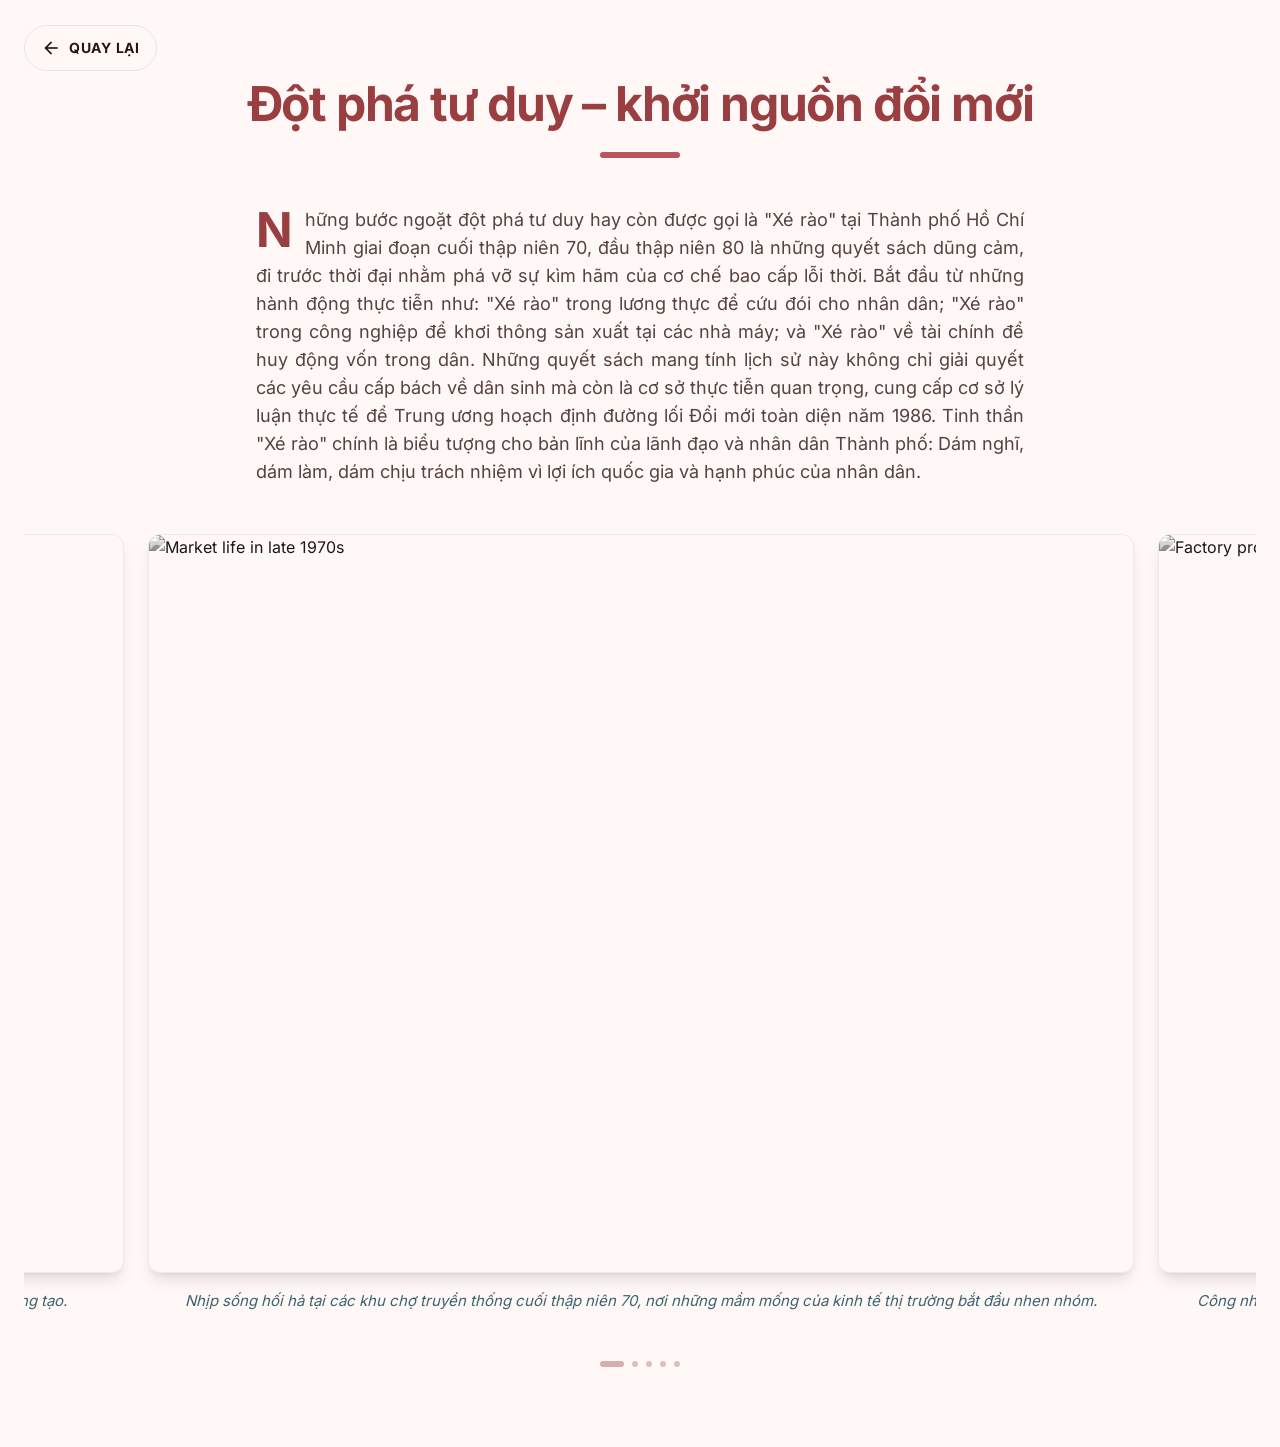
==== page2.html @ 21d196e4 "first commit" ====
<!DOCTYPE html>

<html class="light" lang="vi">

<head>
    <meta charset="utf-8" />
    <meta content="width=device-width, initial-scale=1.0" name="viewport" />
    <title>Đột phá tư duy – khởi nguồn đổi mới | Alexandria</title>
    <script src="./js/tailwindcss/taiwindcss.js"></script>
    <link href="./css/googleapis/famly=Noto+Serif.css" rel="stylesheet">
    <link href="./css/googleapis/family=Material+Symbols+Outline.css" rel="stylesheet">
    <script id="tailwind-config">
        tailwind.config = {
            darkMode: "class",
            theme: {
                extend: {
                    "colors": {
                        "surface-container": "#ffe9e5",
                        "on-tertiary-container": "#f8fdff",
                        "on-secondary": "#ffffff",
                        "surface-container-highest": "#ffdad4",
                        "surface-variant": "#ffdad4",
                        "surface-container-high": "#ffe2dd",
                        "on-surface": "#2e1410",
                        "on-secondary-fixed-variant": "#214c58",
                        "on-tertiary": "#ffffff",
                        "on-tertiary-fixed-variant": "#004e5a",
                        "inverse-surface": "#462923",
                        "primary-fixed-dim": "#ffb3b2",
                        "surface-container-lowest": "#ffffff",
                        "on-error": "#ffffff",
                        "on-primary": "#ffffff",
                        "on-background": "#2e1410",
                        "secondary": "#3b6471",
                        "background": "#fff8f6",
                        "secondary-fixed-dim": "#a3cddc",
                        "primary-container": "#b85659",
                        "on-error-container": "#93000a",
                        "surface-tint": "#9c4144",
                        "tertiary-fixed": "#a4eeff",
                        "on-surface-variant": "#554242",
                        "tertiary-container": "#008092",
                        "surface-bright": "#fff8f6",
                        "secondary-fixed": "#bfe9f8",
                        "on-secondary-fixed": "#001f27",
                        "on-secondary-container": "#3f6875",
                        "on-primary-container": "#fffbff",
                        "outline": "#887271",
                        "tertiary": "#006574",
                        "inverse-primary": "#ffb3b2",
                        "surface-dim": "#ffcfc6",
                        "primary": "#993f42",
                        "error-container": "#ffdad6",
                        "surface-container-low": "#fff0ee",
                        "on-tertiary-fixed": "#001f25",
                        "on-primary-fixed-variant": "#7d2a2e",
                        "on-primary-fixed": "#410008",
                        "inverse-on-surface": "#ffedea",
                        "tertiary-fixed-dim": "#52d7f0",
                        "outline-variant": "#dbc0bf",
                        "error": "#ba1a1a",
                        "primary-fixed": "#ffdad9",
                        "secondary-container": "#bce7f5",
                        "surface": "#fff8f6"
                    },
                    "borderRadius": {
                        "DEFAULT": "0.25rem",
                        "lg": "0.5rem",
                        "xl": "0.75rem",
                        "full": "9999px"
                    },
                    "spacing": {
                        "timeline_node_size": "12px",
                        "timeline_gutter": "24px",
                        "timeline_track_width": "2px",
                        "stack_space": "8px",
                        "card_gap": "20px",
                        "container_padding": "16px"
                    },
                    "fontFamily": {
                        "body-md": ["Inter"],
                        "headline-sm": ["Inter"],
                        "label-caps": ["Inter"],
                        "headline-md": ["Inter"],
                        "display-date": ["Inter"],
                        "body-sm": ["Inter"]
                    },
                    "fontSize": {
                        "body-md": ["15px", { "lineHeight": "24px", "fontWeight": "400" }],
                        "headline-sm": ["16px", { "lineHeight": "22px", "fontWeight": "600" }],
                        "label-caps": ["11px", { "lineHeight": "16px", "letterSpacing": "0.03em", "fontWeight": "600" }],
                        "headline-md": ["18px", { "lineHeight": "24px", "fontWeight": "600" }],
                        "display-date": ["14px", { "lineHeight": "20px", "letterSpacing": "0.05em", "fontWeight": "700" }],
                        "body-sm": ["13px", { "lineHeight": "18px", "fontWeight": "400" }]
                    }
                },
            },
        }
    </script>
    <style>
        body {
            font-family: 'Inter', sans-serif;
        }

        .material-symbols-outlined {
            font-variation-settings: 'FILL' 0, 'wght' 400, 'GRAD' 0, 'opsz' 24;
            display: inline-block;
            line-height: 1;
        }

        ::-webkit-scrollbar {
            width: 0px;
            background: transparent;
        }

        .hide-scrollbar::-webkit-scrollbar {
            display: none;
        }

        .hide-scrollbar {
            -ms-overflow-style: none;
            scrollbar-width: none;
        }

        @keyframes jump {

            0%,
            100% {
                transform: translateY(0);
            }

            50% {
                transform: translateY(-10px);
            }
        }
    </style>
</head>

<body class="bg-background text-on-surface selection:bg-primary/20 antialiased">
    <main class="py-12 md:py-20 px-6 max-w-screen-xl mx-auto space-y-12">
        <!-- Header Section -->
        <header class="text-center space-y-6 max-w-4xl mx-auto">
            <h1 class="text-3xl md:text-5xl font-bold tracking-tight text-primary leading-tight">
                Đột phá tư duy – khởi nguồn đổi mới
            </h1>
            <div class="h-1.5 w-20 bg-primary-container mx-auto rounded-full"></div>
        </header>
        <!-- Content Section -->
        <section class="max-w-3xl mx-auto">
            <p
                class="text-body-md md:text-lg text-on-surface-variant leading-relaxed text-justify first-letter:text-5xl first-letter:font-bold first-letter:text-primary first-letter:mr-3 first-letter:float-left">
                Những bước ngoặt đột phá tư duy hay còn được gọi là "Xé rào" tại Thành phố Hồ Chí Minh giai đoạn cuối
                thập niên 70, đầu thập niên 80 là những quyết sách dũng cảm, đi trước thời đại nhằm phá vỡ sự kìm hãm
                của cơ chế bao cấp lỗi thời. Bắt đầu từ những hành động thực tiễn như: "Xé rào" trong lương thực để cứu
                đói cho nhân dân; "Xé rào" trong công nghiệp để khơi thông sản xuất tại các nhà máy; và "Xé rào" về tài
                chính để huy động vốn trong dân. Những quyết sách mang tính lịch sử này không chỉ giải quyết các yêu cầu
                cấp bách về dân sinh mà còn là cơ sở thực tiễn quan trọng, cung cấp cơ sở lý luận thực tế để Trung ương
                hoạch định đường lối Đổi mới toàn diện năm 1986. Tinh thần "Xé rào" chính là biểu tượng cho bản lĩnh của
                lãnh đạo và nhân dân Thành phố: Dám nghĩ, dám làm, dám chịu trách nhiệm vì lợi ích quốc gia và hạnh phúc
                của nhân dân.
            </p>
        </section>
        <!-- Visual Storytelling Carousel -->
        <section class="relative group overflow-hidden">
            <div class="flex overflow-x-auto snap-x snap-mandatory scroll-smooth hide-scrollbar gap-6 pb-8"
                id="carousel">
                <!-- Slides are duplicated in JS to enable infinite loop -->
                <!-- Slide 1 -->
                <div class="carousel-slide flex-none w-[85%] md:w-[80%] snap-center" data-index="0">
                    <figure class="flex flex-col items-center">
                        <div
                            class="w-full aspect-[4/3] rounded-xl overflow-hidden shadow-lg border border-outline-variant/30">
                            <img alt="Market life in late 1970s"
                                class="w-full h-full object-cover grayscale hover:grayscale-0 transition-all duration-700"
                                src="https://lh3.googleusercontent.com/aida/[base64]" />
                        </div>
                        <figcaption class="mt-4 px-4 text-center">
                            <p class="text-body-sm md:text-body-md font-medium text-secondary italic">
                                Nhịp sống hối hả tại các khu chợ truyền thống cuối thập niên 70, nơi những mầm mống của
                                kinh tế thị trường bắt đầu nhen nhóm.
                            </p>
                        </figcaption>
                    </figure>
                </div>
                <!-- Slide 2 -->
                <div class="carousel-slide flex-none w-[85%] md:w-[80%] snap-center" data-index="1">
                    <figure class="flex flex-col items-center">
                        <div
                            class="w-full aspect-[4/3] rounded-xl overflow-hidden shadow-lg border border-outline-variant/30">
                            <img alt="Factory production in 1980s"
                                class="w-full h-full object-cover grayscale hover:grayscale-0 transition-all duration-700"
                                src="https://lh3.googleusercontent.com/aida/[base64]" />
                        </div>
                        <figcaption class="mt-4 px-4 text-center">
                            <p class="text-body-sm md:text-body-md font-medium text-secondary italic">
                                Công nhân tại nhà máy dệt nỗ lực khơi thông sản xuất, vượt qua rào cản của cơ chế quản
                                lý cũ để duy trì hoạt động công nghiệp.
                            </p>
                        </figcaption>
                    </figure>
                </div>
                <!-- Slide 3 -->
                <div class="carousel-slide flex-none w-[85%] md:w-[80%] snap-center" data-index="2">
                    <figure class="flex flex-col items-center">
                        <div
                            class="w-full aspect-[4/3] rounded-xl overflow-hidden shadow-lg border border-outline-variant/30">
                            <img alt="Historical government meeting"
                                class="w-full h-full object-cover grayscale hover:grayscale-0 transition-all duration-700"
                                src="https://lh3.googleusercontent.com/aida/[base64]" />
                        </div>
                        <figcaption class="mt-4 px-4 text-center">
                            <p class="text-body-sm md:text-body-md font-medium text-secondary italic">
                                Những cuộc họp lịch sử của lãnh đạo Thành phố, nơi những quyết sách "Xé rào" dũng cảm
                                được thảo luận và ban hành.
                            </p>
                        </figcaption>
                    </figure>
                </div>
                <!-- Slide 4 -->
                <div class="carousel-slide flex-none w-[85%] md:w-[80%] snap-center" data-index="3">
                    <figure class="flex flex-col items-center">
                        <div
                            class="w-full aspect-[4/3] rounded-xl overflow-hidden shadow-lg border border-outline-variant/30">
                            <img alt="Subsidy period currency"
                                class="w-full h-full object-cover grayscale hover:grayscale-0 transition-all duration-700"
                                src="https://lh3.googleusercontent.com/aida/[base64]" />
                        </div>
                        <figcaption class="mt-4 px-4 text-center">
                            <p class="text-body-sm md:text-body-md font-medium text-secondary italic">
                                Đồng tiền thời kỳ bao cấp - minh chứng cho một giai đoạn kinh tế đầy khó khăn và nhu cầu
                                cấp thiết phải cải cách tài chính.
                            </p>
                        </figcaption>
                    </figure>
                </div>
                <!-- Slide 5 -->
                <div class="carousel-slide flex-none w-[85%] md:w-[80%] snap-center" data-index="4">
                    <figure class="flex flex-col items-center">
                        <div
                            class="w-full aspect-[4/3] rounded-xl overflow-hidden shadow-lg border border-outline-variant/30">
                            <img alt="People of the era"
                                class="w-full h-full object-cover grayscale hover:grayscale-0 transition-all duration-700"
                                src="https://lh3.googleusercontent.com/aida/[base64]" />
                        </div>
                        <figcaption class="mt-4 px-4 text-center">
                            <p class="text-body-sm md:text-body-md font-medium text-secondary italic">
                                Tinh thần đồng lòng của nhân dân Thành phố - nguồn sức mạnh to lớn để hiện thực hóa
                                những đột phá tư duy đầy sáng tạo.
                            </p>
                        </figcaption>
                    </figure>
                </div>
            </div>
            <!-- Carousel Indicators -->
            <div class="flex justify-center gap-2 mt-4">
                <div class="h-1.5 w-6 rounded-full bg-primary/40 transition-all duration-300 indicator-dot active"
                    data-index="0"></div>
                <div class="h-1.5 w-1.5 rounded-full bg-outline-variant transition-all duration-300 indicator-dot"
                    data-index="1"></div>
                <div class="h-1.5 w-1.5 rounded-full bg-outline-variant transition-all duration-300 indicator-dot"
                    data-index="2"></div>
                <div class="h-1.5 w-1.5 rounded-full bg-outline-variant transition-all duration-300 indicator-dot"
                    data-index="3"></div>
                <div class="h-1.5 w-1.5 rounded-full bg-outline-variant transition-all duration-300 indicator-dot"
                    data-index="4"></div>
            </div>
        </section>
    </main>

    <!-- Back -->
    <div style=" animation: jump 2s infinite ease-in-out;"
        class="fixed top-0 left-0 w-full z-50 flex justify-center py-12 pointer-events-none"
        onclick="window.history.go(-1)">
        <div class="absolute left-6 top-1/2 -translate-y-1/2 pointer-events-auto">
            <button
                class="flex items-center gap-2 px-4 py-2 rounded-full border border-gold/20 bg-deep-red/40 backdrop-blur-md text-gold hover:bg-gold/10 transition-all group">
                <span class="material-symbols-outlined text-xl">arrow_back</span>
                <span class="font-label font-bold text-sm uppercase tracking-wider">Quay lại</span>
            </button>
        </div>

    </div>


    <script>
        const carousel = document.getElementById('carousel');
        const dots = document.querySelectorAll('.indicator-dot');
        const originalSlides = Array.from(carousel.querySelectorAll('.carousel-slide'));
        const slideCount = originalSlides.length;

        // Clone slides for infinite effect
        // We clone all slides to the end and all slides to the beginning to ensure smooth wrapping
        originalSlides.forEach(slide => {
            const clone = slide.cloneNode(true);
            carousel.appendChild(clone);
        });
        originalSlides.reverse().forEach(slide => {
            const clone = slide.cloneNode(true);
            carousel.insertBefore(clone, carousel.firstChild);
        });

        let isJumping = false;
        let scrollTimeout;

        const updateUI = () => {
            const scrollPosition = carousel.scrollLeft;
            const slideWidth = carousel.querySelector('.carousel-slide').offsetWidth + 24; // Width + gap

            // Calculate the relative index
            // We have [Set C (clones)] [Set A (original)] [Set B (clones)]
            // Set A starts at index 'slideCount'
            let activeIndex = Math.round(scrollPosition / slideWidth) % slideCount;

            // Adjust for negative results of modulo
            if (activeIndex < 0) activeIndex += slideCount;

            dots.forEach((dot, index) => {
                if (index === activeIndex) {
                    dot.classList.add('bg-primary/40', 'w-6');
                    dot.classList.remove('bg-outline-variant', 'w-1.5');
                } else {
                    dot.classList.remove('bg-primary/40', 'w-6');
                    dot.classList.add('bg-outline-variant', 'w-1.5');
                }
            });
        };

        const handleInfiniteScroll = () => {
            if (isJumping) return;

            const slideWidth = carousel.querySelector('.carousel-slide').offsetWidth + 24;
            const totalWidth = carousel.scrollWidth;
            const currentScroll = carousel.scrollLeft;

            // Boundaries for jumping
            const startThreshold = slideWidth * (slideCount - 1);
            const endThreshold = slideWidth * (slideCount * 2);

            if (currentScroll <= slideWidth * 0.5) {
                // Near the very beginning (start of clone set C), jump to start of set B
                isJumping = true;
                carousel.classList.remove('scroll-smooth');
                carousel.scrollLeft = slideWidth * slideCount;
                setTimeout(() => {
                    carousel.classList.add('scroll-smooth');
                    isJumping = false;
                }, 50);
            } else if (currentScroll >= slideWidth * (slideCount * 2 - 0.5)) {
                // Near the end of set A / start of set B, jump back to start of set A
                isJumping = true;
                carousel.classList.remove('scroll-smooth');
                carousel.scrollLeft = slideWidth * slideCount;
                setTimeout(() => {
                    carousel.classList.add('scroll-smooth');
                    isJumping = false;
                }, 50);
            }
        };

        carousel.addEventListener('scroll', () => {
            updateUI();

            // Clear timeout and set a new one to check for jump after scroll stops
            clearTimeout(scrollTimeout);
            scrollTimeout = setTimeout(handleInfiniteScroll, 100);
        });

        dots.forEach((dot, index) => {
            dot.addEventListener('click', () => {
                const slideWidth = carousel.querySelector('.carousel-slide').offsetWidth + 24;
                // Target the original set (the middle set of slides)
                carousel.scrollTo({
                    left: (slideCount + index) * slideWidth,
                    behavior: 'smooth'
                });
            });
        });

        // Initialize position to the "real" first slide (start of middle set)
        window.addEventListener('load', () => {
            const slideWidth = carousel.querySelector('.carousel-slide').offsetWidth + 24;
            carousel.classList.remove('scroll-smooth');
            carousel.scrollLeft = slideWidth * slideCount;
            carousel.classList.add('scroll-smooth');
        });
    </script>
</body>

</html>
---- css/googleapis/famly=Noto+Serif.css ----
/* cyrillic-ext */
@font-face {
  font-family: 'Inter';
  font-style: normal;
  font-weight: 400;
  font-display: swap;
  src: url(./font1.woff2) format('woff2');
  unicode-range: U+0460-052F, U+1C80-1C8A, U+20B4, U+2DE0-2DFF, U+A640-A69F, U+FE2E-FE2F;
}
/* cyrillic */
@font-face {
  font-family: 'Inter';
  font-style: normal;
  font-weight: 400;
  font-display: swap;
  src: url(./font2.woff2) format('woff2');
  unicode-range: U+0301, U+0400-045F, U+0490-0491, U+04B0-04B1, U+2116;
}
/* greek-ext */
@font-face {
  font-family: 'Inter';
  font-style: normal;
  font-weight: 400;
  font-display: swap;
  src: url(./font3.woff2) format('woff2');
  unicode-range: U+1F00-1FFF;
}
/* greek */
@font-face {
  font-family: 'Inter';
  font-style: normal;
  font-weight: 400;
  font-display: swap;
  src: url(./font5.woff2) format('woff2');
  unicode-range: U+0370-0377, U+037A-037F, U+0384-038A, U+038C, U+038E-03A1, U+03A3-03FF;
}
/* vietnamese */
@font-face {
  font-family: 'Inter';
  font-style: normal;
  font-weight: 400;
  font-display: swap;
  src: url(./font6.woff2) format('woff2');
  unicode-range: U+0102-0103, U+0110-0111, U+0128-0129, U+0168-0169, U+01A0-01A1, U+01AF-01B0, U+0300-0301, U+0303-0304, U+0308-0309, U+0323, U+0329, U+1EA0-1EF9, U+20AB;
}
/* latin-ext */
@font-face {
  font-family: 'Inter';
  font-style: normal;
  font-weight: 400;
  font-display: swap;
  src: url(./font7.woff2) format('woff2');
  unicode-range: U+0100-02BA, U+02BD-02C5, U+02C7-02CC, U+02CE-02D7, U+02DD-02FF, U+0304, U+0308, U+0329, U+1D00-1DBF, U+1E00-1E9F, U+1EF2-1EFF, U+2020, U+20A0-20AB, U+20AD-20C0, U+2113, U+2C60-2C7F, U+A720-A7FF;
}
/* latin */
@font-face {
  font-family: 'Inter';
  font-style: normal;
  font-weight: 400;
  font-display: swap;
  src: url(./font8.woff2) format('woff2');
  unicode-range: U+0000-00FF, U+0131, U+0152-0153, U+02BB-02BC, U+02C6, U+02DA, U+02DC, U+0304, U+0308, U+0329, U+2000-206F, U+20AC, U+2122, U+2191, U+2193, U+2212, U+2215, U+FEFF, U+FFFD;
}
/* cyrillic-ext */
@font-face {
  font-family: 'Inter';
  font-style: normal;
  font-weight: 500;
  font-display: swap;
  src: url(./font1.woff2) format('woff2');
  unicode-range: U+0460-052F, U+1C80-1C8A, U+20B4, U+2DE0-2DFF, U+A640-A69F, U+FE2E-FE2F;
}
/* cyrillic */
@font-face {
  font-family: 'Inter';
  font-style: normal;
  font-weight: 500;
  font-display: swap;
  src: url(./font2.woff2) format('woff2');
  unicode-range: U+0301, U+0400-045F, U+0490-0491, U+04B0-04B1, U+2116;
}
/* greek-ext */
@font-face {
  font-family: 'Inter';
  font-style: normal;
  font-weight: 500;
  font-display: swap;
  src: url(./font3.woff2) format('woff2');
  unicode-range: U+1F00-1FFF;
}
/* greek */
@font-face {
  font-family: 'Inter';
  font-style: normal;
  font-weight: 500;
  font-display: swap;
  src: url(./font5.woff2) format('woff2');
  unicode-range: U+0370-0377, U+037A-037F, U+0384-038A, U+038C, U+038E-03A1, U+03A3-03FF;
}
/* vietnamese */
@font-face {
  font-family: 'Inter';
  font-style: normal;
  font-weight: 500;
  font-display: swap;
  src: url(./font6.woff2) format('woff2');
  unicode-range: U+0102-0103, U+0110-0111, U+0128-0129, U+0168-0169, U+01A0-01A1, U+01AF-01B0, U+0300-0301, U+0303-0304, U+0308-0309, U+0323, U+0329, U+1EA0-1EF9, U+20AB;
}
/* latin-ext */
@font-face {
  font-family: 'Inter';
  font-style: normal;
  font-weight: 500;
  font-display: swap;
  src: url(./font7.woff2) format('woff2');
  unicode-range: U+0100-02BA, U+02BD-02C5, U+02C7-02CC, U+02CE-02D7, U+02DD-02FF, U+0304, U+0308, U+0329, U+1D00-1DBF, U+1E00-1E9F, U+1EF2-1EFF, U+2020, U+20A0-20AB, U+20AD-20C0, U+2113, U+2C60-2C7F, U+A720-A7FF;
}
/* latin */
@font-face {
  font-family: 'Inter';
  font-style: normal;
  font-weight: 500;
  font-display: swap;
  src: url(./font8.woff2) format('woff2');
  unicode-range: U+0000-00FF, U+0131, U+0152-0153, U+02BB-02BC, U+02C6, U+02DA, U+02DC, U+0304, U+0308, U+0329, U+2000-206F, U+20AC, U+2122, U+2191, U+2193, U+2212, U+2215, U+FEFF, U+FFFD;
}
/* cyrillic-ext */
@font-face {
  font-family: 'Inter';
  font-style: normal;
  font-weight: 700;
  font-display: swap;
  src: url(./font1.woff2) format('woff2');
  unicode-range: U+0460-052F, U+1C80-1C8A, U+20B4, U+2DE0-2DFF, U+A640-A69F, U+FE2E-FE2F;
}
/* cyrillic */
@font-face {
  font-family: 'Inter';
  font-style: normal;
  font-weight: 700;
  font-display: swap;
  src: url(./font2.woff2) format('woff2');
  unicode-range: U+0301, U+0400-045F, U+0490-0491, U+04B0-04B1, U+2116;
}
/* greek-ext */
@font-face {
  font-family: 'Inter';
  font-style: normal;
  font-weight: 700;
  font-display: swap;
  src: url(./font3.woff2) format('woff2');
  unicode-range: U+1F00-1FFF;
}
/* greek */
@font-face {
  font-family: 'Inter';
  font-style: normal;
  font-weight: 700;
  font-display: swap;
  src: url(./font5.woff2) format('woff2');
  unicode-range: U+0370-0377, U+037A-037F, U+0384-038A, U+038C, U+038E-03A1, U+03A3-03FF;
}
/* vietnamese */
@font-face {
  font-family: 'Inter';
  font-style: normal;
  font-weight: 700;
  font-display: swap;
  src: url(./font6.woff2) format('woff2');
  unicode-range: U+0102-0103, U+0110-0111, U+0128-0129, U+0168-0169, U+01A0-01A1, U+01AF-01B0, U+0300-0301, U+0303-0304, U+0308-0309, U+0323, U+0329, U+1EA0-1EF9, U+20AB;
}
/* latin-ext */
@font-face {
  font-family: 'Inter';
  font-style: normal;
  font-weight: 700;
  font-display: swap;
  src: url(./font7.woff2) format('woff2');
  unicode-range: U+0100-02BA, U+02BD-02C5, U+02C7-02CC, U+02CE-02D7, U+02DD-02FF, U+0304, U+0308, U+0329, U+1D00-1DBF, U+1E00-1E9F, U+1EF2-1EFF, U+2020, U+20A0-20AB, U+20AD-20C0, U+2113, U+2C60-2C7F, U+A720-A7FF;
}
/* latin */
@font-face {
  font-family: 'Inter';
  font-style: normal;
  font-weight: 700;
  font-display: swap;
  src: url(./font8.woff2) format('woff2');
  unicode-range: U+0000-00FF, U+0131, U+0152-0153, U+02BB-02BC, U+02C6, U+02DA, U+02DC, U+0304, U+0308, U+0329, U+2000-206F, U+20AC, U+2122, U+2191, U+2193, U+2212, U+2215, U+FEFF, U+FFFD;
}
/* cyrillic-ext */
@font-face {
  font-family: 'Noto Serif';
  font-style: normal;
  font-weight: 400;
  font-stretch: 100%;
  font-display: swap;
  src: url(https://fonts.gstatic.com/s/notoserif/v33/ga6daw1J5X9T9RW6j9bNVls-hfgvz8JcMofYTYf3D33Esw.woff2) format('woff2');
  unicode-range: U+0460-052F, U+1C80-1C8A, U+20B4, U+2DE0-2DFF, U+A640-A69F, U+FE2E-FE2F;
}
/* cyrillic */
@font-face {
  font-family: 'Noto Serif';
  font-style: normal;
  font-weight: 400;
  font-stretch: 100%;
  font-display: swap;
  src: url(https://fonts.gstatic.com/s/notoserif/v33/ga6daw1J5X9T9RW6j9bNVls-hfgvz8JcMofYTYf-D33Esw.woff2) format('woff2');
  unicode-range: U+0301, U+0400-045F, U+0490-0491, U+04B0-04B1, U+2116;
}
/* greek-ext */
@font-face {
  font-family: 'Noto Serif';
  font-style: normal;
  font-weight: 400;
  font-stretch: 100%;
  font-display: swap;
  src: url(https://fonts.gstatic.com/s/notoserif/v33/ga6daw1J5X9T9RW6j9bNVls-hfgvz8JcMofYTYf2D33Esw.woff2) format('woff2');
  unicode-range: U+1F00-1FFF;
}
/* greek */
@font-face {
  font-family: 'Noto Serif';
  font-style: normal;
  font-weight: 400;
  font-stretch: 100%;
  font-display: swap;
  src: url(https://fonts.gstatic.com/s/notoserif/v33/ga6daw1J5X9T9RW6j9bNVls-hfgvz8JcMofYTYf5D33Esw.woff2) format('woff2');
  unicode-range: U+0370-0377, U+037A-037F, U+0384-038A, U+038C, U+038E-03A1, U+03A3-03FF;
}
/* math */
@font-face {
  font-family: 'Noto Serif';
  font-style: normal;
  font-weight: 400;
  font-stretch: 100%;
  font-display: swap;
  src: url(https://fonts.gstatic.com/s/notoserif/v33/ga6daw1J5X9T9RW6j9bNVls-hfgvz8JcMofYTYeGD33Esw.woff2) format('woff2');
  unicode-range: U+0302-0303, U+0305, U+0307-0308, U+0310, U+0312, U+0315, U+031A, U+0326-0327, U+032C, U+032F-0330, U+0332-0333, U+0338, U+033A, U+0346, U+034D, U+0391-03A1, U+03A3-03A9, U+03B1-03C9, U+03D1, U+03D5-03D6, U+03F0-03F1, U+03F4-03F5, U+2016-2017, U+2034-2038, U+203C, U+2040, U+2043, U+2047, U+2050, U+2057, U+205F, U+2070-2071, U+2074-208E, U+2090-209C, U+20D0-20DC, U+20E1, U+20E5-20EF, U+2100-2112, U+2114-2115, U+2117-2121, U+2123-214F, U+2190, U+2192, U+2194-21AE, U+21B0-21E5, U+21F1-21F2, U+21F4-2211, U+2213-2214, U+2216-22FF, U+2308-230B, U+2310, U+2319, U+231C-2321, U+2336-237A, U+237C, U+2395, U+239B-23B7, U+23D0, U+23DC-23E1, U+2474-2475, U+25AF, U+25B3, U+25B7, U+25BD, U+25C1, U+25CA, U+25CC, U+25FB, U+266D-266F, U+27C0-27FF, U+2900-2AFF, U+2B0E-2B11, U+2B30-2B4C, U+2BFE, U+3030, U+FF5B, U+FF5D, U+1D400-1D7FF, U+1EE00-1EEFF;
}
/* vietnamese */
@font-face {
  font-family: 'Noto Serif';
  font-style: normal;
  font-weight: 400;
  font-stretch: 100%;
  font-display: swap;
  src: url(https://fonts.gstatic.com/s/notoserif/v33/ga6daw1J5X9T9RW6j9bNVls-hfgvz8JcMofYTYf1D33Esw.woff2) format('woff2');
  unicode-range: U+0102-0103, U+0110-0111, U+0128-0129, U+0168-0169, U+01A0-01A1, U+01AF-01B0, U+0300-0301, U+0303-0304, U+0308-0309, U+0323, U+0329, U+1EA0-1EF9, U+20AB;
}
/* latin-ext */
@font-face {
  font-family: 'Noto Serif';
  font-style: normal;
  font-weight: 400;
  font-stretch: 100%;
  font-display: swap;
  src: url(https://fonts.gstatic.com/s/notoserif/v33/ga6daw1J5X9T9RW6j9bNVls-hfgvz8JcMofYTYf0D33Esw.woff2) format('woff2');
  unicode-range: U+0100-02BA, U+02BD-02C5, U+02C7-02CC, U+02CE-02D7, U+02DD-02FF, U+0304, U+0308, U+0329, U+1D00-1DBF, U+1E00-1E9F, U+1EF2-1EFF, U+2020, U+20A0-20AB, U+20AD-20C0, U+2113, U+2C60-2C7F, U+A720-A7FF;
}
/* latin */
@font-face {
  font-family: 'Noto Serif';
  font-style: normal;
  font-weight: 400;
  font-stretch: 100%;
  font-display: swap;
  src: url(https://fonts.gstatic.com/s/notoserif/v33/ga6daw1J5X9T9RW6j9bNVls-hfgvz8JcMofYTYf6D30.woff2) format('woff2');
  unicode-range: U+0000-00FF, U+0131, U+0152-0153, U+02BB-02BC, U+02C6, U+02DA, U+02DC, U+0304, U+0308, U+0329, U+2000-206F, U+20AC, U+2122, U+2191, U+2193, U+2212, U+2215, U+FEFF, U+FFFD;
}
/* cyrillic-ext */
@font-face {
  font-family: 'Noto Serif';
  font-style: normal;
  font-weight: 500;
  font-stretch: 100%;
  font-display: swap;
  src: url(https://fonts.gstatic.com/s/notoserif/v33/ga6daw1J5X9T9RW6j9bNVls-hfgvz8JcMofYTYf3D33Esw.woff2) format('woff2');
  unicode-range: U+0460-052F, U+1C80-1C8A, U+20B4, U+2DE0-2DFF, U+A640-A69F, U+FE2E-FE2F;
}
/* cyrillic */
@font-face {
  font-family: 'Noto Serif';
  font-style: normal;
  font-weight: 500;
  font-stretch: 100%;
  font-display: swap;
  src: url(https://fonts.gstatic.com/s/notoserif/v33/ga6daw1J5X9T9RW6j9bNVls-hfgvz8JcMofYTYf-D33Esw.woff2) format('woff2');
  unicode-range: U+0301, U+0400-045F, U+0490-0491, U+04B0-04B1, U+2116;
}
/* greek-ext */
@font-face {
  font-family: 'Noto Serif';
  font-style: normal;
  font-weight: 500;
  font-stretch: 100%;
  font-display: swap;
  src: url(https://fonts.gstatic.com/s/notoserif/v33/ga6daw1J5X9T9RW6j9bNVls-hfgvz8JcMofYTYf2D33Esw.woff2) format('woff2');
  unicode-range: U+1F00-1FFF;
}
/* greek */
@font-face {
  font-family: 'Noto Serif';
  font-style: normal;
  font-weight: 500;
  font-stretch: 100%;
  font-display: swap;
  src: url(https://fonts.gstatic.com/s/notoserif/v33/ga6daw1J5X9T9RW6j9bNVls-hfgvz8JcMofYTYf5D33Esw.woff2) format('woff2');
  unicode-range: U+0370-0377, U+037A-037F, U+0384-038A, U+038C, U+038E-03A1, U+03A3-03FF;
}
/* math */
@font-face {
  font-family: 'Noto Serif';
  font-style: normal;
  font-weight: 500;
  font-stretch: 100%;
  font-display: swap;
  src: url(https://fonts.gstatic.com/s/notoserif/v33/ga6daw1J5X9T9RW6j9bNVls-hfgvz8JcMofYTYeGD33Esw.woff2) format('woff2');
  unicode-range: U+0302-0303, U+0305, U+0307-0308, U+0310, U+0312, U+0315, U+031A, U+0326-0327, U+032C, U+032F-0330, U+0332-0333, U+0338, U+033A, U+0346, U+034D, U+0391-03A1, U+03A3-03A9, U+03B1-03C9, U+03D1, U+03D5-03D6, U+03F0-03F1, U+03F4-03F5, U+2016-2017, U+2034-2038, U+203C, U+2040, U+2043, U+2047, U+2050, U+2057, U+205F, U+2070-2071, U+2074-208E, U+2090-209C, U+20D0-20DC, U+20E1, U+20E5-20EF, U+2100-2112, U+2114-2115, U+2117-2121, U+2123-214F, U+2190, U+2192, U+2194-21AE, U+21B0-21E5, U+21F1-21F2, U+21F4-2211, U+2213-2214, U+2216-22FF, U+2308-230B, U+2310, U+2319, U+231C-2321, U+2336-237A, U+237C, U+2395, U+239B-23B7, U+23D0, U+23DC-23E1, U+2474-2475, U+25AF, U+25B3, U+25B7, U+25BD, U+25C1, U+25CA, U+25CC, U+25FB, U+266D-266F, U+27C0-27FF, U+2900-2AFF, U+2B0E-2B11, U+2B30-2B4C, U+2BFE, U+3030, U+FF5B, U+FF5D, U+1D400-1D7FF, U+1EE00-1EEFF;
}
/* vietnamese */
@font-face {
  font-family: 'Noto Serif';
  font-style: normal;
  font-weight: 500;
  font-stretch: 100%;
  font-display: swap;
  src: url(https://fonts.gstatic.com/s/notoserif/v33/ga6daw1J5X9T9RW6j9bNVls-hfgvz8JcMofYTYf1D33Esw.woff2) format('woff2');
  unicode-range: U+0102-0103, U+0110-0111, U+0128-0129, U+0168-0169, U+01A0-01A1, U+01AF-01B0, U+0300-0301, U+0303-0304, U+0308-0309, U+0323, U+0329, U+1EA0-1EF9, U+20AB;
}
/* latin-ext */
@font-face {
  font-family: 'Noto Serif';
  font-style: normal;
  font-weight: 500;
  font-stretch: 100%;
  font-display: swap;
  src: url(https://fonts.gstatic.com/s/notoserif/v33/ga6daw1J5X9T9RW6j9bNVls-hfgvz8JcMofYTYf0D33Esw.woff2) format('woff2');
  unicode-range: U+0100-02BA, U+02BD-02C5, U+02C7-02CC, U+02CE-02D7, U+02DD-02FF, U+0304, U+0308, U+0329, U+1D00-1DBF, U+1E00-1E9F, U+1EF2-1EFF, U+2020, U+20A0-20AB, U+20AD-20C0, U+2113, U+2C60-2C7F, U+A720-A7FF;
}
/* latin */
@font-face {
  font-family: 'Noto Serif';
  font-style: normal;
  font-weight: 500;
  font-stretch: 100%;
  font-display: swap;
  src: url(https://fonts.gstatic.com/s/notoserif/v33/ga6daw1J5X9T9RW6j9bNVls-hfgvz8JcMofYTYf6D30.woff2) format('woff2');
  unicode-range: U+0000-00FF, U+0131, U+0152-0153, U+02BB-02BC, U+02C6, U+02DA, U+02DC, U+0304, U+0308, U+0329, U+2000-206F, U+20AC, U+2122, U+2191, U+2193, U+2212, U+2215, U+FEFF, U+FFFD;
}
/* cyrillic-ext */
@font-face {
  font-family: 'Noto Serif';
  font-style: normal;
  font-weight: 700;
  font-stretch: 100%;
  font-display: swap;
  src: url(https://fonts.gstatic.com/s/notoserif/v33/ga6daw1J5X9T9RW6j9bNVls-hfgvz8JcMofYTYf3D33Esw.woff2) format('woff2');
  unicode-range: U+0460-052F, U+1C80-1C8A, U+20B4, U+2DE0-2DFF, U+A640-A69F, U+FE2E-FE2F;
}
/* cyrillic */
@font-face {
  font-family: 'Noto Serif';
  font-style: normal;
  font-weight: 700;
  font-stretch: 100%;
  font-display: swap;
  src: url(https://fonts.gstatic.com/s/notoserif/v33/ga6daw1J5X9T9RW6j9bNVls-hfgvz8JcMofYTYf-D33Esw.woff2) format('woff2');
  unicode-range: U+0301, U+0400-045F, U+0490-0491, U+04B0-04B1, U+2116;
}
/* greek-ext */
@font-face {
  font-family: 'Noto Serif';
  font-style: normal;
  font-weight: 700;
  font-stretch: 100%;
  font-display: swap;
  src: url(https://fonts.gstatic.com/s/notoserif/v33/ga6daw1J5X9T9RW6j9bNVls-hfgvz8JcMofYTYf2D33Esw.woff2) format('woff2');
  unicode-range: U+1F00-1FFF;
}
/* greek */
@font-face {
  font-family: 'Noto Serif';
  font-style: normal;
  font-weight: 700;
  font-stretch: 100%;
  font-display: swap;
  src: url(https://fonts.gstatic.com/s/notoserif/v33/ga6daw1J5X9T9RW6j9bNVls-hfgvz8JcMofYTYf5D33Esw.woff2) format('woff2');
  unicode-range: U+0370-0377, U+037A-037F, U+0384-038A, U+038C, U+038E-03A1, U+03A3-03FF;
}
/* math */
@font-face {
  font-family: 'Noto Serif';
  font-style: normal;
  font-weight: 700;
  font-stretch: 100%;
  font-display: swap;
  src: url(https://fonts.gstatic.com/s/notoserif/v33/ga6daw1J5X9T9RW6j9bNVls-hfgvz8JcMofYTYeGD33Esw.woff2) format('woff2');
  unicode-range: U+0302-0303, U+0305, U+0307-0308, U+0310, U+0312, U+0315, U+031A, U+0326-0327, U+032C, U+032F-0330, U+0332-0333, U+0338, U+033A, U+0346, U+034D, U+0391-03A1, U+03A3-03A9, U+03B1-03C9, U+03D1, U+03D5-03D6, U+03F0-03F1, U+03F4-03F5, U+2016-2017, U+2034-2038, U+203C, U+2040, U+2043, U+2047, U+2050, U+2057, U+205F, U+2070-2071, U+2074-208E, U+2090-209C, U+20D0-20DC, U+20E1, U+20E5-20EF, U+2100-2112, U+2114-2115, U+2117-2121, U+2123-214F, U+2190, U+2192, U+2194-21AE, U+21B0-21E5, U+21F1-21F2, U+21F4-2211, U+2213-2214, U+2216-22FF, U+2308-230B, U+2310, U+2319, U+231C-2321, U+2336-237A, U+237C, U+2395, U+239B-23B7, U+23D0, U+23DC-23E1, U+2474-2475, U+25AF, U+25B3, U+25B7, U+25BD, U+25C1, U+25CA, U+25CC, U+25FB, U+266D-266F, U+27C0-27FF, U+2900-2AFF, U+2B0E-2B11, U+2B30-2B4C, U+2BFE, U+3030, U+FF5B, U+FF5D, U+1D400-1D7FF, U+1EE00-1EEFF;
}
/* vietnamese */
@font-face {
  font-family: 'Noto Serif';
  font-style: normal;
  font-weight: 700;
  font-stretch: 100%;
  font-display: swap;
  src: url(https://fonts.gstatic.com/s/notoserif/v33/ga6daw1J5X9T9RW6j9bNVls-hfgvz8JcMofYTYf1D33Esw.woff2) format('woff2');
  unicode-range: U+0102-0103, U+0110-0111, U+0128-0129, U+0168-0169, U+01A0-01A1, U+01AF-01B0, U+0300-0301, U+0303-0304, U+0308-0309, U+0323, U+0329, U+1EA0-1EF9, U+20AB;
}
/* latin-ext */
@font-face {
  font-family: 'Noto Serif';
  font-style: normal;
  font-weight: 700;
  font-stretch: 100%;
  font-display: swap;
  src: url(https://fonts.gstatic.com/s/notoserif/v33/ga6daw1J5X9T9RW6j9bNVls-hfgvz8JcMofYTYf0D33Esw.woff2) format('woff2');
  unicode-range: U+0100-02BA, U+02BD-02C5, U+02C7-02CC, U+02CE-02D7, U+02DD-02FF, U+0304, U+0308, U+0329, U+1D00-1DBF, U+1E00-1E9F, U+1EF2-1EFF, U+2020, U+20A0-20AB, U+20AD-20C0, U+2113, U+2C60-2C7F, U+A720-A7FF;
}
/* latin */
@font-face {
  font-family: 'Noto Serif';
  font-style: normal;
  font-weight: 700;
  font-stretch: 100%;
  font-display: swap;
  src: url(https://fonts.gstatic.com/s/notoserif/v33/ga6daw1J5X9T9RW6j9bNVls-hfgvz8JcMofYTYf6D30.woff2) format('woff2');
  unicode-range: U+0000-00FF, U+0131, U+0152-0153, U+02BB-02BC, U+02C6, U+02DA, U+02DC, U+0304, U+0308, U+0329, U+2000-206F, U+20AC, U+2122, U+2191, U+2193, U+2212, U+2215, U+FEFF, U+FFFD;
}
/* vietnamese */
@font-face {
  font-family: 'Public Sans';
  font-style: normal;
  font-weight: 400;
  font-display: swap;
  src: url(https://fonts.gstatic.com/s/publicsans/v21/ijwRs572Xtc6ZYQws9YVwnNJfJ7Cww.woff2) format('woff2');
  unicode-range: U+0102-0103, U+0110-0111, U+0128-0129, U+0168-0169, U+01A0-01A1, U+01AF-01B0, U+0300-0301, U+0303-0304, U+0308-0309, U+0323, U+0329, U+1EA0-1EF9, U+20AB;
}
/* latin-ext */
@font-face {
  font-family: 'Public Sans';
  font-style: normal;
  font-weight: 400;
  font-display: swap;
  src: url(https://fonts.gstatic.com/s/publicsans/v21/ijwRs572Xtc6ZYQws9YVwnNIfJ7Cww.woff2) format('woff2');
  unicode-range: U+0100-02BA, U+02BD-02C5, U+02C7-02CC, U+02CE-02D7, U+02DD-02FF, U+0304, U+0308, U+0329, U+1D00-1DBF, U+1E00-1E9F, U+1EF2-1EFF, U+2020, U+20A0-20AB, U+20AD-20C0, U+2113, U+2C60-2C7F, U+A720-A7FF;
}
/* latin */
@font-face {
  font-family: 'Public Sans';
  font-style: normal;
  font-weight: 400;
  font-display: swap;
  src: url(https://fonts.gstatic.com/s/publicsans/v21/ijwRs572Xtc6ZYQws9YVwnNGfJ4.woff2) format('woff2');
  unicode-range: U+0000-00FF, U+0131, U+0152-0153, U+02BB-02BC, U+02C6, U+02DA, U+02DC, U+0304, U+0308, U+0329, U+2000-206F, U+20AC, U+2122, U+2191, U+2193, U+2212, U+2215, U+FEFF, U+FFFD;
}
/* vietnamese */
@font-face {
  font-family: 'Public Sans';
  font-style: normal;
  font-weight: 500;
  font-display: swap;
  src: url(https://fonts.gstatic.com/s/publicsans/v21/ijwRs572Xtc6ZYQws9YVwnNJfJ7Cww.woff2) format('woff2');
  unicode-range: U+0102-0103, U+0110-0111, U+0128-0129, U+0168-0169, U+01A0-01A1, U+01AF-01B0, U+0300-0301, U+0303-0304, U+0308-0309, U+0323, U+0329, U+1EA0-1EF9, U+20AB;
}
/* latin-ext */
@font-face {
  font-family: 'Public Sans';
  font-style: normal;
  font-weight: 500;
  font-display: swap;
  src: url(https://fonts.gstatic.com/s/publicsans/v21/ijwRs572Xtc6ZYQws9YVwnNIfJ7Cww.woff2) format('woff2');
  unicode-range: U+0100-02BA, U+02BD-02C5, U+02C7-02CC, U+02CE-02D7, U+02DD-02FF, U+0304, U+0308, U+0329, U+1D00-1DBF, U+1E00-1E9F, U+1EF2-1EFF, U+2020, U+20A0-20AB, U+20AD-20C0, U+2113, U+2C60-2C7F, U+A720-A7FF;
}
/* latin */
@font-face {
  font-family: 'Public Sans';
  font-style: normal;
  font-weight: 500;
  font-display: swap;
  src: url(https://fonts.gstatic.com/s/publicsans/v21/ijwRs572Xtc6ZYQws9YVwnNGfJ4.woff2) format('woff2');
  unicode-range: U+0000-00FF, U+0131, U+0152-0153, U+02BB-02BC, U+02C6, U+02DA, U+02DC, U+0304, U+0308, U+0329, U+2000-206F, U+20AC, U+2122, U+2191, U+2193, U+2212, U+2215, U+FEFF, U+FFFD;
}
/* vietnamese */
@font-face {
  font-family: 'Public Sans';
  font-style: normal;
  font-weight: 700;
  font-display: swap;
  src: url(https://fonts.gstatic.com/s/publicsans/v21/ijwRs572Xtc6ZYQws9YVwnNJfJ7Cww.woff2) format('woff2');
  unicode-range: U+0102-0103, U+0110-0111, U+0128-0129, U+0168-0169, U+01A0-01A1, U+01AF-01B0, U+0300-0301, U+0303-0304, U+0308-0309, U+0323, U+0329, U+1EA0-1EF9, U+20AB;
}
/* latin-ext */
@font-face {
  font-family: 'Public Sans';
  font-style: normal;
  font-weight: 700;
  font-display: swap;
  src: url(https://fonts.gstatic.com/s/publicsans/v21/ijwRs572Xtc6ZYQws9YVwnNIfJ7Cww.woff2) format('woff2');
  unicode-range: U+0100-02BA, U+02BD-02C5, U+02C7-02CC, U+02CE-02D7, U+02DD-02FF, U+0304, U+0308, U+0329, U+1D00-1DBF, U+1E00-1E9F, U+1EF2-1EFF, U+2020, U+20A0-20AB, U+20AD-20C0, U+2113, U+2C60-2C7F, U+A720-A7FF;
}
/* latin */
@font-face {
  font-family: 'Public Sans';
  font-style: normal;
  font-weight: 700;
  font-display: swap;
  src: url(https://fonts.gstatic.com/s/publicsans/v21/ijwRs572Xtc6ZYQws9YVwnNGfJ4.woff2) format('woff2');
  unicode-range: U+0000-00FF, U+0131, U+0152-0153, U+02BB-02BC, U+02C6, U+02DA, U+02DC, U+0304, U+0308, U+0329, U+2000-206F, U+20AC, U+2122, U+2191, U+2193, U+2212, U+2215, U+FEFF, U+FFFD;
}
---- css/googleapis/family=Material+Symbols+Outline.css ----
/* fallback */
@font-face {
  font-family: 'Material Symbols Outlined';
  font-style: normal;
  font-weight: 100 700;
  font-display: swap;
  src: url(./font4.woff2) format('woff2');
}

.material-symbols-outlined {
  font-family: 'Material Symbols Outlined';
  font-weight: normal;
  font-style: normal;
  font-size: 24px;
  line-height: 1;
  letter-spacing: normal;
  text-transform: none;
  display: inline-block;
  white-space: nowrap;
  word-wrap: normal;
  direction: ltr;
  -webkit-font-feature-settings: 'liga';
  -webkit-font-smoothing: antialiased;
}
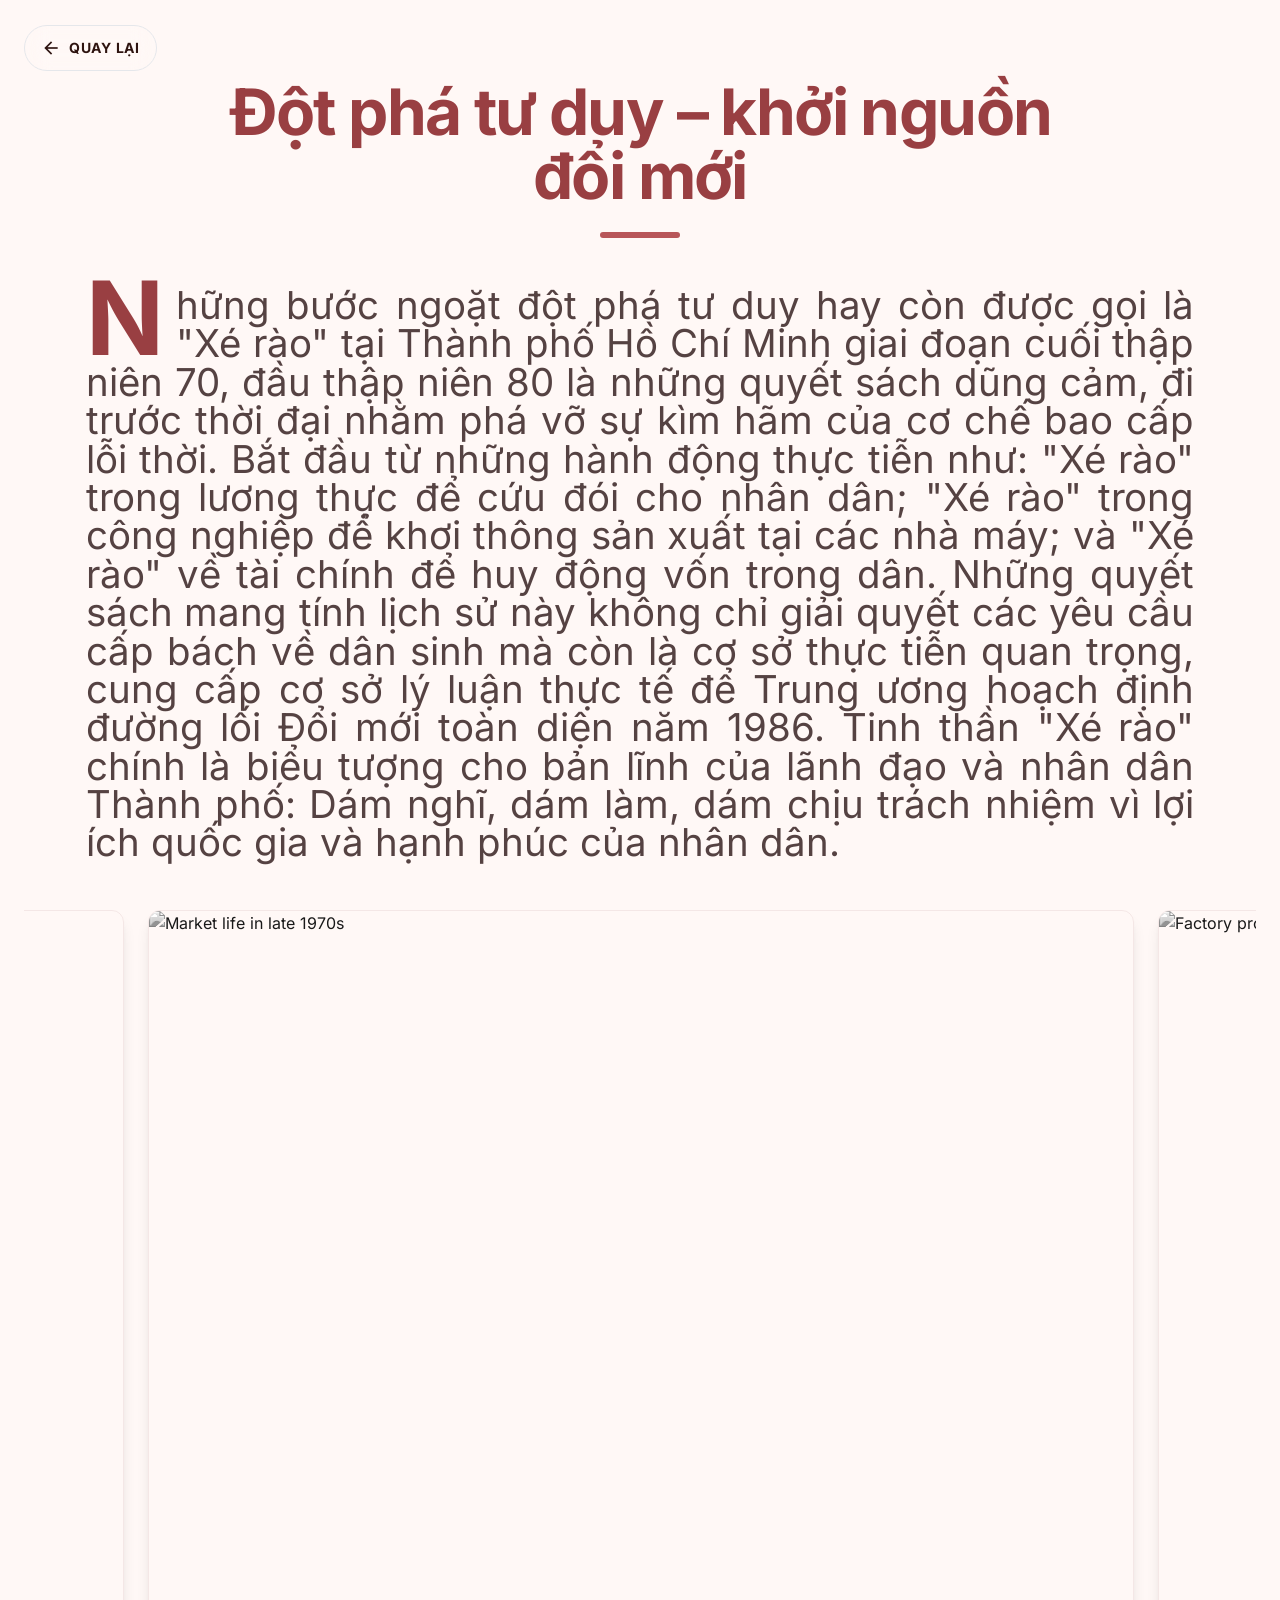
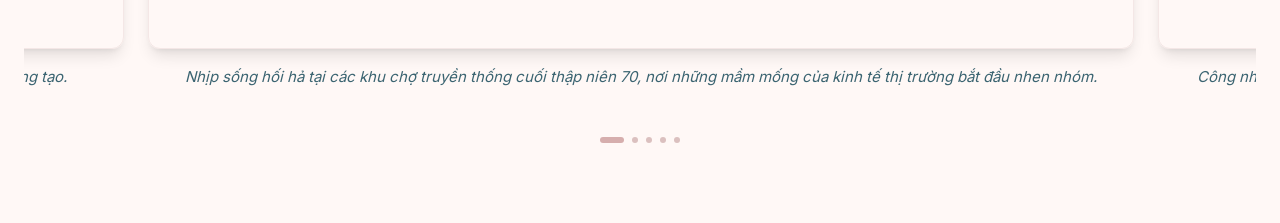
==== commit 04e5e8b4: "fit FirstText, width screen" ====
--- a/page2.html
+++ b/page2.html
@@ -133,22 +133,28 @@
                 transform: translateY(-10px);
             }
         }
+
+        .text-content p::first-letter {
+            font-size: 8vw;
+            font-weight: 700;
+            margin: 1vw 1vw 1vw 0;
+        }
     </style>
 </head>
 
 <body class="bg-background text-on-surface selection:bg-primary/20 antialiased">
-    <main class="py-12 md:py-20 px-6 max-w-screen-xl mx-auto space-y-12">
+    <main class="py-12 md:py-20 px-6 mx-auto space-y-12">
         <!-- Header Section -->
         <header class="text-center space-y-6 max-w-4xl mx-auto">
-            <h1 class="text-3xl md:text-5xl font-bold tracking-tight text-primary leading-tight">
+            <h1 class="md:text-5xl font-bold tracking-tight text-primary leading-tight" style="font-size: 5vw;">
                 Đột phá tư duy – khởi nguồn đổi mới
             </h1>
             <div class="h-1.5 w-20 bg-primary-container mx-auto rounded-full"></div>
         </header>
         <!-- Content Section -->
-        <section class="max-w-3xl mx-auto">
-            <p
-                class="text-body-md md:text-lg text-on-surface-variant leading-relaxed text-justify first-letter:text-5xl first-letter:font-bold first-letter:text-primary first-letter:mr-3 first-letter:float-left">
+        <section class="mx-auto text-content" style="width: 90%;">
+            <p style="font-size: 3vw; line-height: 3vw;"
+                class="text-body-md md:text-lg text-on-surface-variant leading-relaxed text-justify first-letter:font-bold first-letter:text-primary first-letter:float-left">
                 Những bước ngoặt đột phá tư duy hay còn được gọi là "Xé rào" tại Thành phố Hồ Chí Minh giai đoạn cuối
                 thập niên 70, đầu thập niên 80 là những quyết sách dũng cảm, đi trước thời đại nhằm phá vỡ sự kìm hãm
                 của cơ chế bao cấp lỗi thời. Bắt đầu từ những hành động thực tiễn như: "Xé rào" trong lương thực để cứu
@@ -161,6 +167,7 @@
             </p>
         </section>
         <!-- Visual Storytelling Carousel -->
+
         <section class="relative group overflow-hidden">
             <div class="flex overflow-x-auto snap-x snap-mandatory scroll-smooth hide-scrollbar gap-6 pb-8"
                 id="carousel">
@@ -281,12 +288,138 @@
 
     </div>
 
-
     <script>
         const carousel = document.getElementById('carousel');
         const dots = document.querySelectorAll('.indicator-dot');
         const originalSlides = Array.from(carousel.querySelectorAll('.carousel-slide'));
         const slideCount = originalSlides.length;
+        let autoPlayInterval;
+        const AUTO_PLAY_DELAY = 10000;
+
+        // Clone slides for infinite effect
+        originalSlides.forEach(slide => {
+            const clone = slide.cloneNode(true);
+            carousel.appendChild(clone);
+        });
+        originalSlides.reverse().forEach(slide => {
+            const clone = slide.cloneNode(true);
+            carousel.insertBefore(clone, carousel.firstChild);
+        });
+
+        let isJumping = false;
+        let scrollTimeout;
+
+        const getActiveIndex = () => {
+            const scrollPosition = carousel.scrollLeft;
+            const slideWidth = carousel.querySelector('.carousel-slide').offsetWidth + 24;
+            let index = Math.round(scrollPosition / slideWidth) % slideCount;
+            if (index < 0) index += slideCount;
+            return index;
+        };
+
+        const updateUI = () => {
+            const activeIndex = getActiveIndex();
+            dots.forEach((dot, index) => {
+                if (index === activeIndex) {
+                    dot.classList.add('bg-primary/40', 'w-6');
+                    dot.classList.remove('bg-outline-variant', 'w-1.5');
+                } else {
+                    dot.classList.remove('bg-primary/40', 'w-6');
+                    dot.classList.add('bg-outline-variant', 'w-1.5');
+                }
+            });
+        };
+
+        const handleInfiniteScroll = () => {
+            if (isJumping) return;
+
+            const slideWidth = carousel.querySelector('.carousel-slide').offsetWidth + 24;
+            const currentScroll = carousel.scrollLeft;
+
+            if (currentScroll <= slideWidth * 0.5) {
+                isJumping = true;
+                carousel.classList.remove('scroll-smooth');
+                carousel.scrollLeft = slideWidth * slideCount;
+                setTimeout(() => {
+                    carousel.classList.add('scroll-smooth');
+                    isJumping = false;
+                }, 50);
+            } else if (currentScroll >= slideWidth * (slideCount * 2 - 0.5)) {
+                isJumping = true;
+                carousel.classList.remove('scroll-smooth');
+                carousel.scrollLeft = slideWidth * slideCount;
+                setTimeout(() => {
+                    carousel.classList.add('scroll-smooth');
+                    isJumping = false;
+                }, 50);
+            }
+        };
+
+        const nextSlide = () => {
+            const slideWidth = carousel.querySelector('.carousel-slide').offsetWidth + 24;
+            const currentScroll = carousel.scrollLeft;
+            const currentBaseIndex = Math.round(currentScroll / slideWidth);
+
+            carousel.scrollTo({
+                left: (currentBaseIndex + 1) * slideWidth,
+                behavior: 'smooth'
+            });
+        };
+
+        const startAutoPlay = () => {
+            stopAutoPlay();
+            autoPlayInterval = setInterval(nextSlide, AUTO_PLAY_DELAY);
+        };
+
+        const stopAutoPlay = () => {
+            if (autoPlayInterval) {
+                clearInterval(autoPlayInterval);
+            }
+        };
+
+        carousel.addEventListener('scroll', () => {
+            updateUI();
+            clearTimeout(scrollTimeout);
+            scrollTimeout = setTimeout(handleInfiniteScroll, 100);
+        });
+
+        // Pause on interaction
+        carousel.addEventListener('touchstart', stopAutoPlay);
+        carousel.addEventListener('mousedown', stopAutoPlay);
+
+        // Resume after interaction
+        carousel.addEventListener('touchend', startAutoPlay);
+        carousel.addEventListener('mouseup', startAutoPlay);
+        // Intersection Observer could also be used to pause when off-screen, but let's stick to direct interaction for now.
+
+        dots.forEach((dot, index) => {
+            dot.addEventListener('click', () => {
+                stopAutoPlay();
+                const slideWidth = carousel.querySelector('.carousel-slide').offsetWidth + 24;
+                carousel.scrollTo({
+                    left: (slideCount + index) * slideWidth,
+                    behavior: 'smooth'
+                });
+                startAutoPlay();
+            });
+        });
+
+        window.addEventListener('load', () => {
+            const slideWidth = carousel.querySelector('.carousel-slide').offsetWidth + 24;
+            carousel.classList.remove('scroll-smooth');
+            carousel.scrollLeft = slideWidth * slideCount;
+            carousel.classList.add('scroll-smooth');
+            startAutoPlay();
+        });
+    </script>
+
+    <!-- <script>
+        const carousel = document.getElementById('carousel');
+        const dots = document.querySelectorAll('.indicator-dot');
+        const originalSlides = Array.from(carousel.querySelectorAll('.carousel-slide'));
+        const slideCount = originalSlides.length;
+        let autoPlayInterval;
+        const AUTO_PLAY_DELAY = 10000;
 
         // Clone slides for infinite effect
         // We clone all slides to the end and all slides to the beginning to ensure smooth wrapping
@@ -383,7 +516,7 @@
             carousel.scrollLeft = slideWidth * slideCount;
             carousel.classList.add('scroll-smooth');
         });
-    </script>
+    </script> -->
 </body>
 
 </html>
